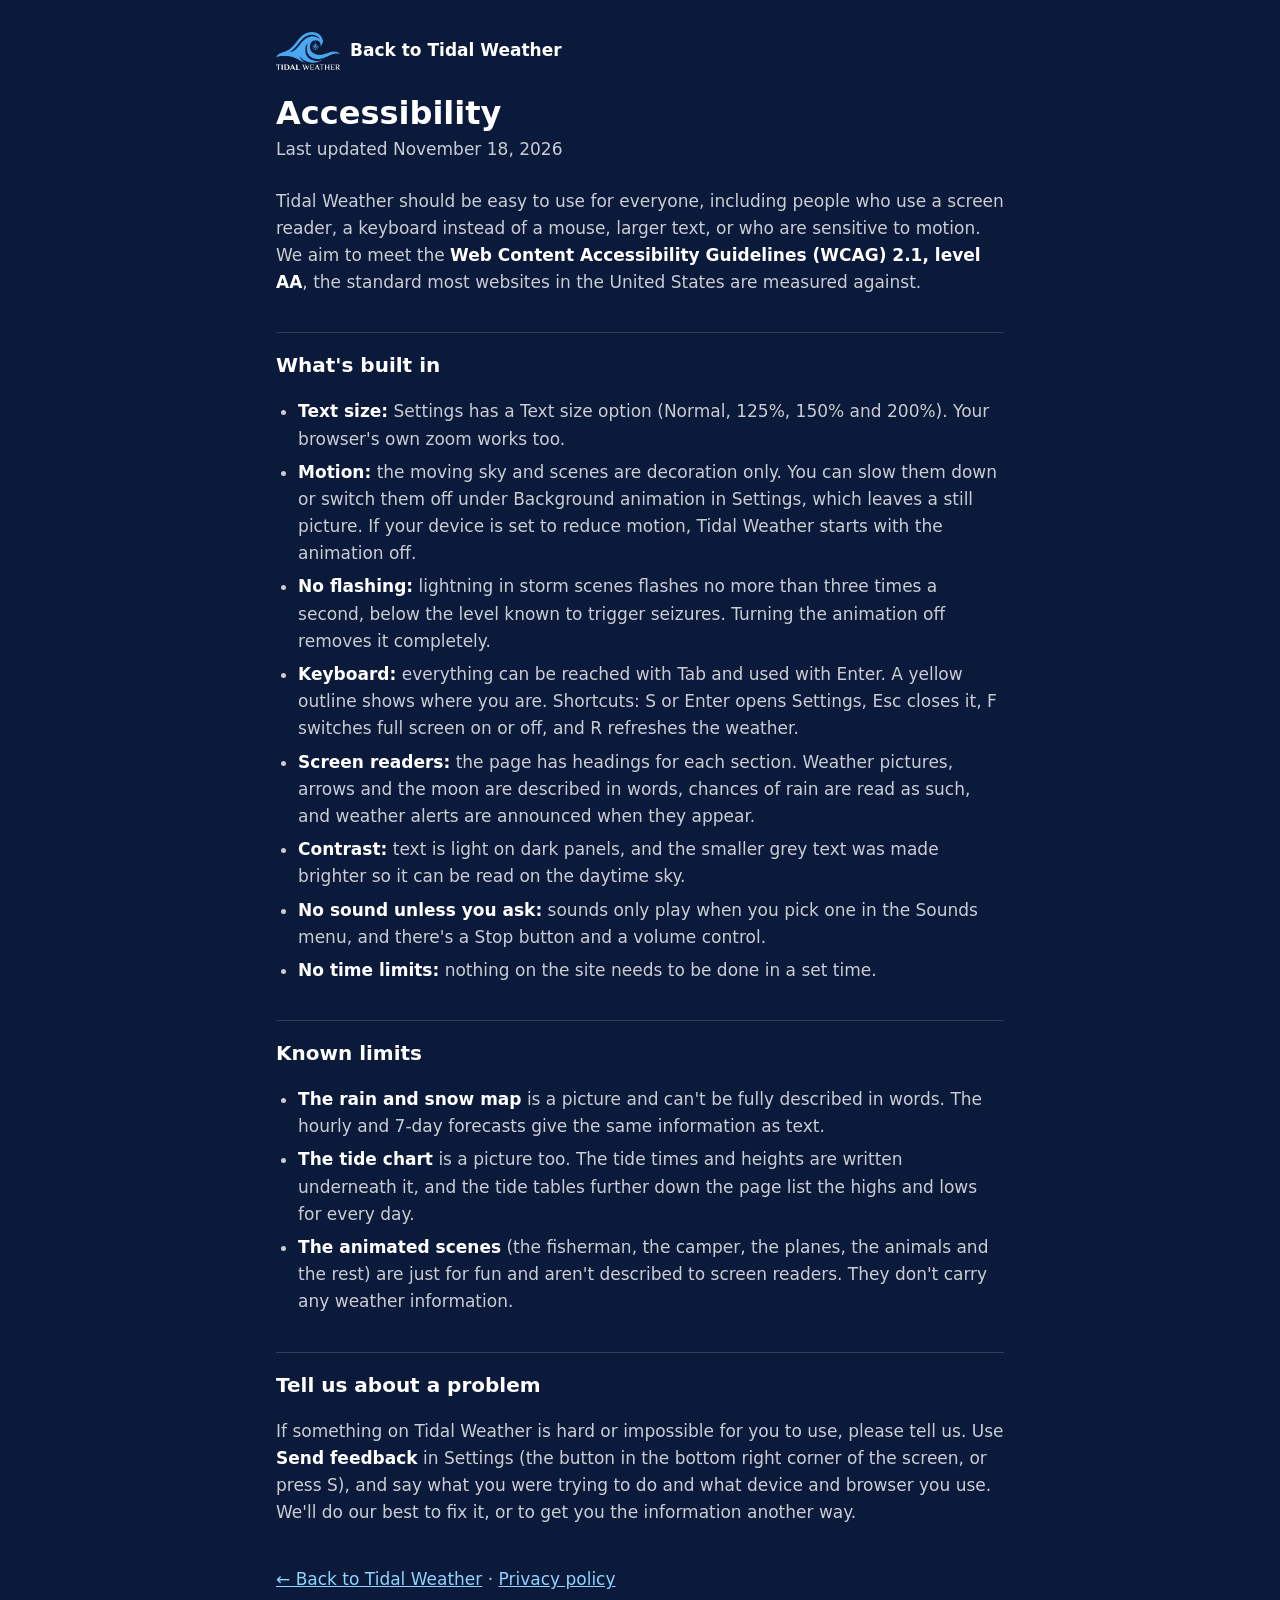
==== accessibility.html @ f3cf6238 "Accessibility: screen reader labels and headings, keyboard and dialog fixes, brighter small text, Te" ====
<!doctype html>
<html lang="en">
<head>
<meta charset="utf-8">
<meta name="viewport" content="width=device-width, initial-scale=1">
<meta http-equiv="Content-Security-Policy" content="default-src 'self'; style-src 'self' 'unsafe-inline'; img-src 'self'; script-src 'none'; object-src 'none'; base-uri 'none'; form-action 'none'">
<meta name="referrer" content="no-referrer">
<title>Accessibility · Tidal Weather</title>
<meta name="description" content="How Tidal Weather works for everyone, and how to tell us when it doesn't.">
<link rel="icon" href="icon.png">
<meta name="theme-color" content="#0b1a3a">
<style>
  :root { --fg: #fff; --dim: rgba(255,255,255,.78); --line: rgba(255,255,255,.16); --link: #8fd3ff; --card: rgba(255,255,255,.05); }
  * { box-sizing: border-box; }
  body { margin: 0; background: #0b1a3a; color: var(--fg); font: 17px/1.6 system-ui, -apple-system, "Segoe UI", Roboto, sans-serif; }
  main { max-width: 760px; margin: 0 auto; padding: 32px 16px 64px; }
  a { color: var(--link); }
  a:focus-visible { outline: 3px solid #ffd166; outline-offset: 2px; border-radius: 3px; }
  .back { display: inline-flex; align-items: center; gap: 10px; text-decoration: none; color: var(--fg); font-weight: 600; margin-bottom: 24px; }
  .back img { width: 64px; height: auto; }
  h1 { font-size: 2rem; line-height: 1.2; margin: 0 0 4px; }
  .when { color: var(--dim); margin: 0 0 24px; }
  h2 { font-size: 1.25rem; margin: 36px 0 8px; padding-top: 16px; border-top: 1px solid var(--line); }
  p, li { color: var(--dim); }
  strong { color: var(--fg); }
  ul { padding-left: 1.3em; }
  li { margin: 6px 0; }
  .short { background: var(--card); border: 1px solid var(--line); border-radius: 12px; padding: 4px 20px; }
  .short li { color: var(--fg); }
  table { width: 100%; border-collapse: collapse; font-size: .95rem; }
  th, td { text-align: left; vertical-align: top; padding: 8px 10px 8px 0; border-top: 1px solid var(--line); }
  th { color: var(--fg); font-weight: 600; }
  td { color: var(--dim); }
  @media (max-width: 560px) { table, tbody, tr, th, td { display: block; } tr { border-top: 1px solid var(--line); padding: 6px 0; } th, td { border: 0; padding: 2px 0; } thead { display: none; } td:first-child { color: var(--fg); font-weight: 600; } }
</style>
</head>
<body>
<main>
  <a class="back" href="./"><img src="logo.png" alt="">Back to Tidal Weather</a>
  <h1>Accessibility</h1>
  <p class="when">Last updated November 18, 2026</p>

  <p>Tidal Weather should be easy to use for everyone, including people who use a screen reader, a keyboard instead of a mouse, larger text, or who are sensitive to motion. We aim to meet the <strong>Web Content Accessibility Guidelines (WCAG) 2.1, level AA</strong>, the standard most websites in the United States are measured against.</p>

  <h2>What's built in</h2>
  <ul>
    <li><strong>Text size:</strong> Settings has a Text size option (Normal, 125%, 150% and 200%). Your browser's own zoom works too.</li>
    <li><strong>Motion:</strong> the moving sky and scenes are decoration only. You can slow them down or switch them off under Background animation in Settings, which leaves a still picture. If your device is set to reduce motion, Tidal Weather starts with the animation off.</li>
    <li><strong>No flashing:</strong> lightning in storm scenes flashes no more than three times a second, below the level known to trigger seizures. Turning the animation off removes it completely.</li>
    <li><strong>Keyboard:</strong> everything can be reached with Tab and used with Enter. A yellow outline shows where you are. Shortcuts: S or Enter opens Settings, Esc closes it, F switches full screen on or off, and R refreshes the weather.</li>
    <li><strong>Screen readers:</strong> the page has headings for each section. Weather pictures, arrows and the moon are described in words, chances of rain are read as such, and weather alerts are announced when they appear.</li>
    <li><strong>Contrast:</strong> text is light on dark panels, and the smaller grey text was made brighter so it can be read on the daytime sky.</li>
    <li><strong>No sound unless you ask:</strong> sounds only play when you pick one in the Sounds menu, and there's a Stop button and a volume control.</li>
    <li><strong>No time limits:</strong> nothing on the site needs to be done in a set time.</li>
  </ul>

  <h2>Known limits</h2>
  <ul>
    <li><strong>The rain and snow map</strong> is a picture and can't be fully described in words. The hourly and 7-day forecasts give the same information as text.</li>
    <li><strong>The tide chart</strong> is a picture too. The tide times and heights are written underneath it, and the tide tables further down the page list the highs and lows for every day.</li>
    <li><strong>The animated scenes</strong> (the fisherman, the camper, the planes, the animals and the rest) are just for fun and aren't described to screen readers. They don't carry any weather information.</li>
  </ul>

  <h2>Tell us about a problem</h2>
  <p>If something on Tidal Weather is hard or impossible for you to use, please tell us. Use <strong>Send feedback</strong> in Settings (the button in the bottom right corner of the screen, or press S), and say what you were trying to do and what device and browser you use. We'll do our best to fix it, or to get you the information another way.</p>

  <p style="margin-top:40px"><a href="./">← Back to Tidal Weather</a> · <a href="privacy.html">Privacy policy</a></p>
</main>
</body>
</html>
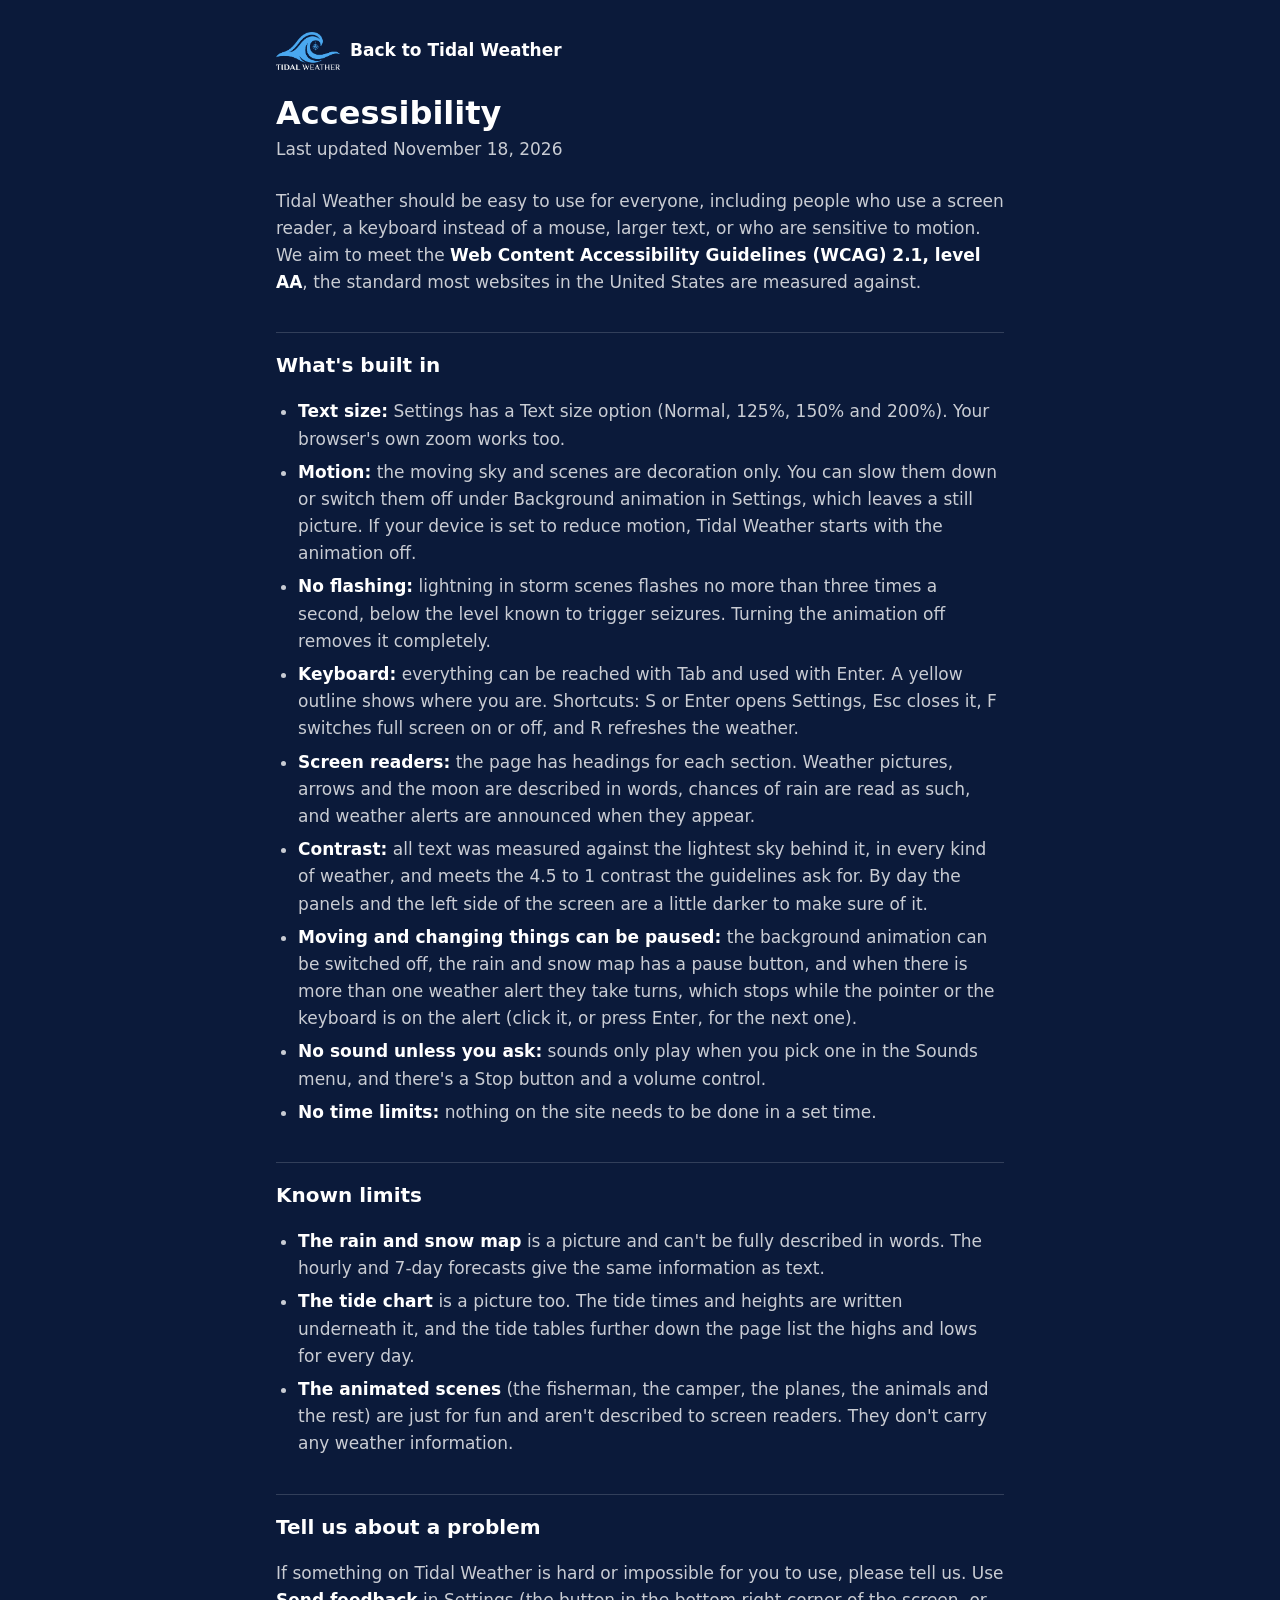
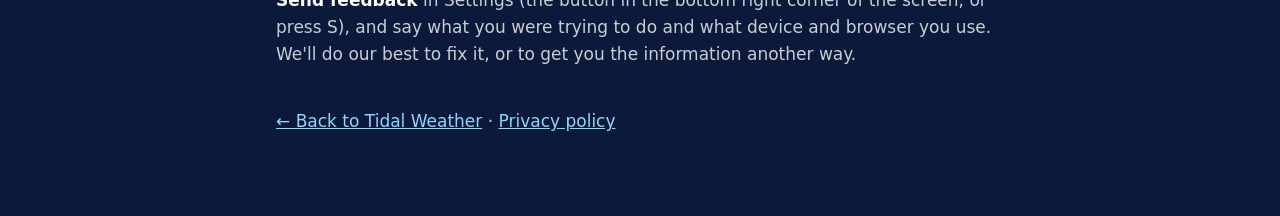
==== commit c8b1d24b: "Accessibility: contrast measured in every daytime sky (darker panels and left band by day), pausable" ====
--- a/accessibility.html
+++ b/accessibility.html
@@ -49,7 +49,8 @@
     <li><strong>No flashing:</strong> lightning in storm scenes flashes no more than three times a second, below the level known to trigger seizures. Turning the animation off removes it completely.</li>
     <li><strong>Keyboard:</strong> everything can be reached with Tab and used with Enter. A yellow outline shows where you are. Shortcuts: S or Enter opens Settings, Esc closes it, F switches full screen on or off, and R refreshes the weather.</li>
     <li><strong>Screen readers:</strong> the page has headings for each section. Weather pictures, arrows and the moon are described in words, chances of rain are read as such, and weather alerts are announced when they appear.</li>
-    <li><strong>Contrast:</strong> text is light on dark panels, and the smaller grey text was made brighter so it can be read on the daytime sky.</li>
+    <li><strong>Contrast:</strong> all text was measured against the lightest sky behind it, in every kind of weather, and meets the 4.5 to 1 contrast the guidelines ask for. By day the panels and the left side of the screen are a little darker to make sure of it.</li>
+    <li><strong>Moving and changing things can be paused:</strong> the background animation can be switched off, the rain and snow map has a pause button, and when there is more than one weather alert they take turns, which stops while the pointer or the keyboard is on the alert (click it, or press Enter, for the next one).</li>
     <li><strong>No sound unless you ask:</strong> sounds only play when you pick one in the Sounds menu, and there's a Stop button and a volume control.</li>
     <li><strong>No time limits:</strong> nothing on the site needs to be done in a set time.</li>
   </ul>
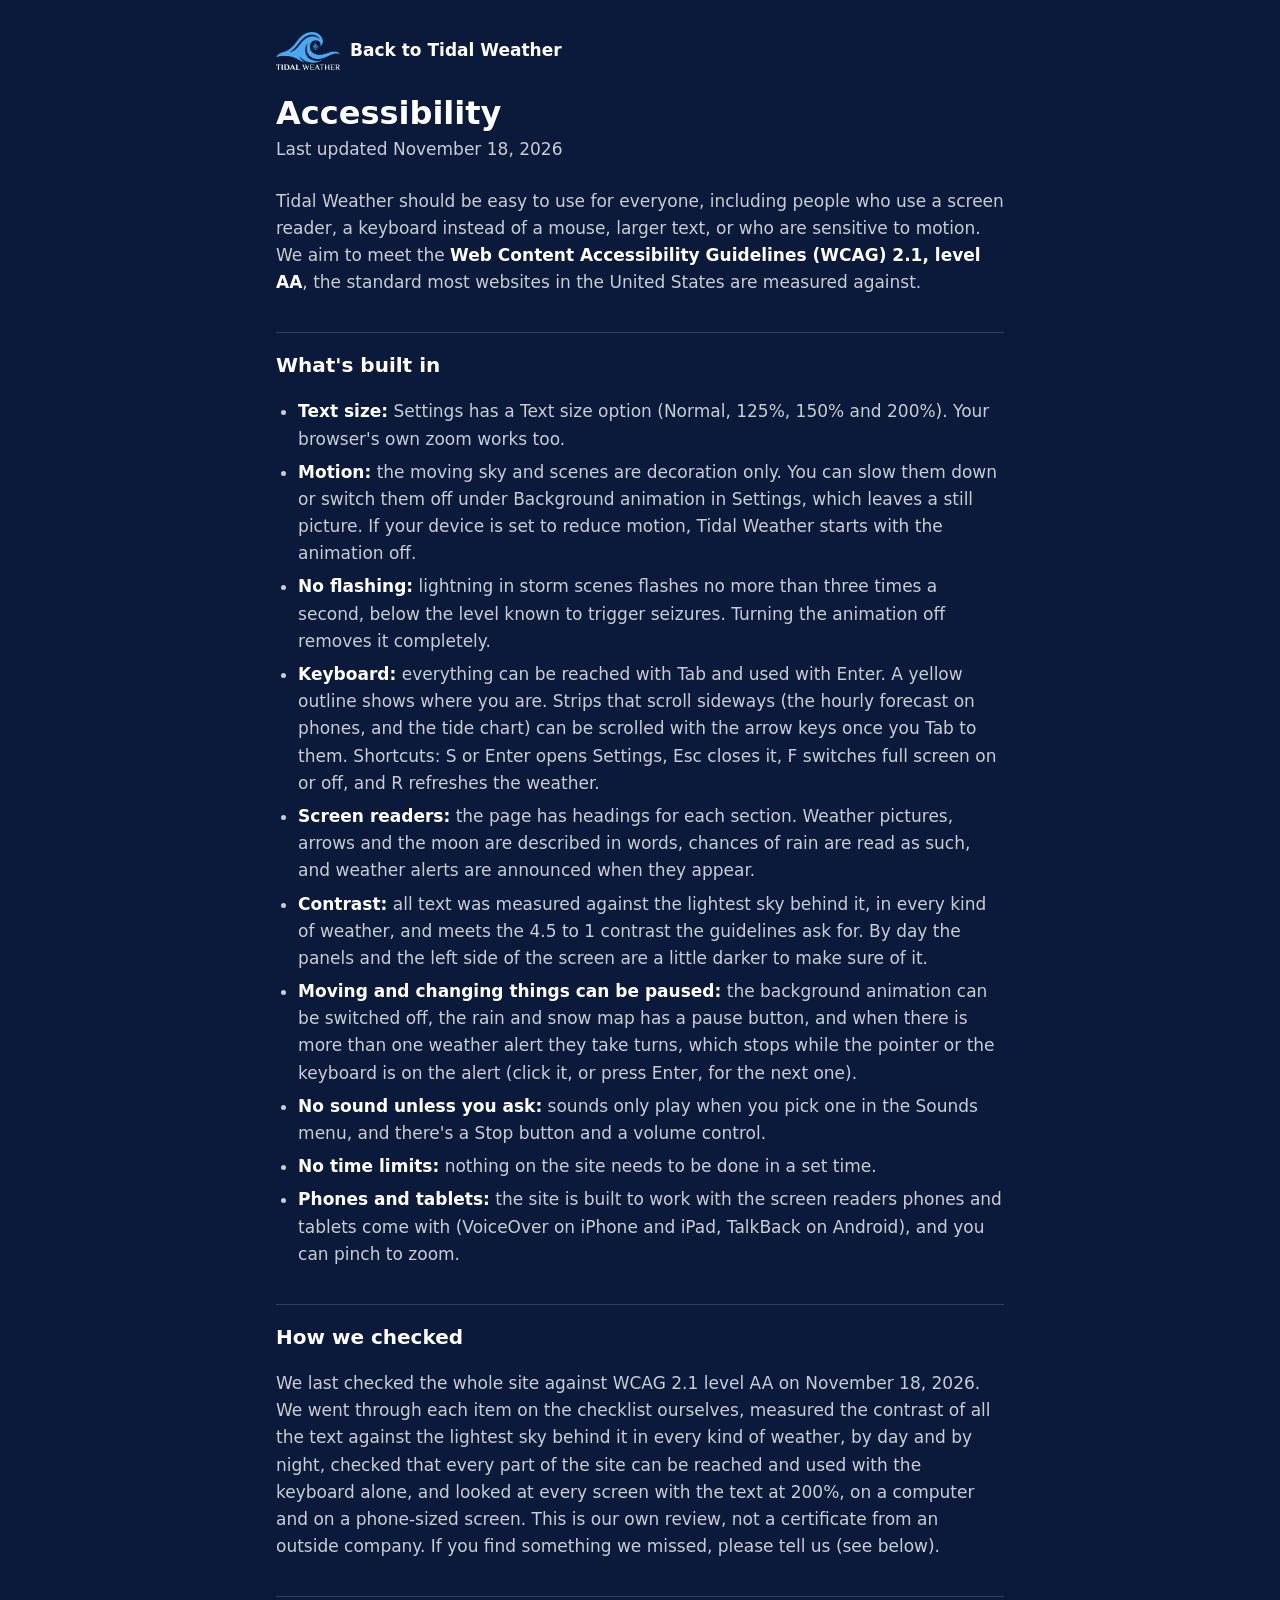
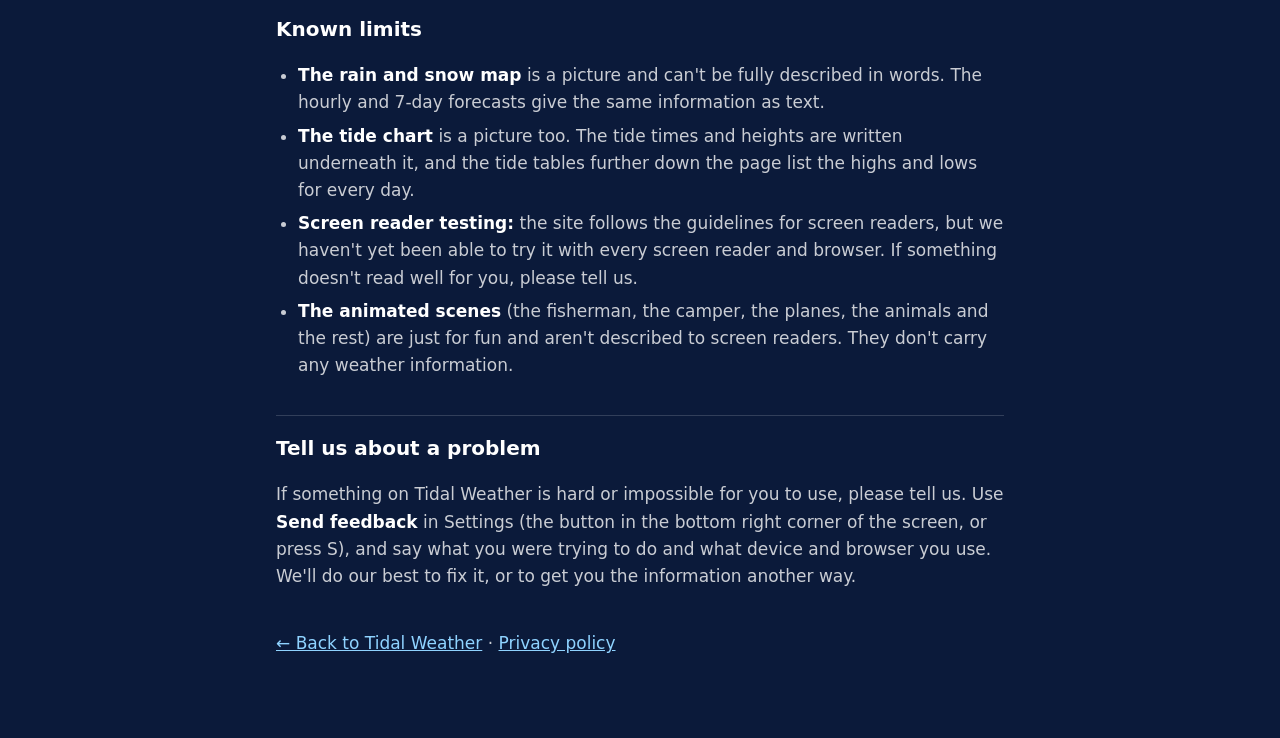
==== commit 3d384f6f: "Accessibility statement: phones, how we checked, screen reader testing limit; privacy page links to " ====
--- a/accessibility.html
+++ b/accessibility.html
@@ -47,18 +47,23 @@
     <li><strong>Text size:</strong> Settings has a Text size option (Normal, 125%, 150% and 200%). Your browser's own zoom works too.</li>
     <li><strong>Motion:</strong> the moving sky and scenes are decoration only. You can slow them down or switch them off under Background animation in Settings, which leaves a still picture. If your device is set to reduce motion, Tidal Weather starts with the animation off.</li>
     <li><strong>No flashing:</strong> lightning in storm scenes flashes no more than three times a second, below the level known to trigger seizures. Turning the animation off removes it completely.</li>
-    <li><strong>Keyboard:</strong> everything can be reached with Tab and used with Enter. A yellow outline shows where you are. Shortcuts: S or Enter opens Settings, Esc closes it, F switches full screen on or off, and R refreshes the weather.</li>
+    <li><strong>Keyboard:</strong> everything can be reached with Tab and used with Enter. A yellow outline shows where you are. Strips that scroll sideways (the hourly forecast on phones, and the tide chart) can be scrolled with the arrow keys once you Tab to them. Shortcuts: S or Enter opens Settings, Esc closes it, F switches full screen on or off, and R refreshes the weather.</li>
     <li><strong>Screen readers:</strong> the page has headings for each section. Weather pictures, arrows and the moon are described in words, chances of rain are read as such, and weather alerts are announced when they appear.</li>
     <li><strong>Contrast:</strong> all text was measured against the lightest sky behind it, in every kind of weather, and meets the 4.5 to 1 contrast the guidelines ask for. By day the panels and the left side of the screen are a little darker to make sure of it.</li>
     <li><strong>Moving and changing things can be paused:</strong> the background animation can be switched off, the rain and snow map has a pause button, and when there is more than one weather alert they take turns, which stops while the pointer or the keyboard is on the alert (click it, or press Enter, for the next one).</li>
     <li><strong>No sound unless you ask:</strong> sounds only play when you pick one in the Sounds menu, and there's a Stop button and a volume control.</li>
     <li><strong>No time limits:</strong> nothing on the site needs to be done in a set time.</li>
+    <li><strong>Phones and tablets:</strong> the site is built to work with the screen readers phones and tablets come with (VoiceOver on iPhone and iPad, TalkBack on Android), and you can pinch to zoom.</li>
   </ul>
+
+  <h2>How we checked</h2>
+  <p>We last checked the whole site against WCAG 2.1 level AA on November 18, 2026. We went through each item on the checklist ourselves, measured the contrast of all the text against the lightest sky behind it in every kind of weather, by day and by night, checked that every part of the site can be reached and used with the keyboard alone, and looked at every screen with the text at 200%, on a computer and on a phone-sized screen. This is our own review, not a certificate from an outside company. If you find something we missed, please tell us (see below).</p>
 
   <h2>Known limits</h2>
   <ul>
     <li><strong>The rain and snow map</strong> is a picture and can't be fully described in words. The hourly and 7-day forecasts give the same information as text.</li>
     <li><strong>The tide chart</strong> is a picture too. The tide times and heights are written underneath it, and the tide tables further down the page list the highs and lows for every day.</li>
+    <li><strong>Screen reader testing:</strong> the site follows the guidelines for screen readers, but we haven't yet been able to try it with every screen reader and browser. If something doesn't read well for you, please tell us.</li>
     <li><strong>The animated scenes</strong> (the fisherman, the camper, the planes, the animals and the rest) are just for fun and aren't described to screen readers. They don't carry any weather information.</li>
   </ul>
 
